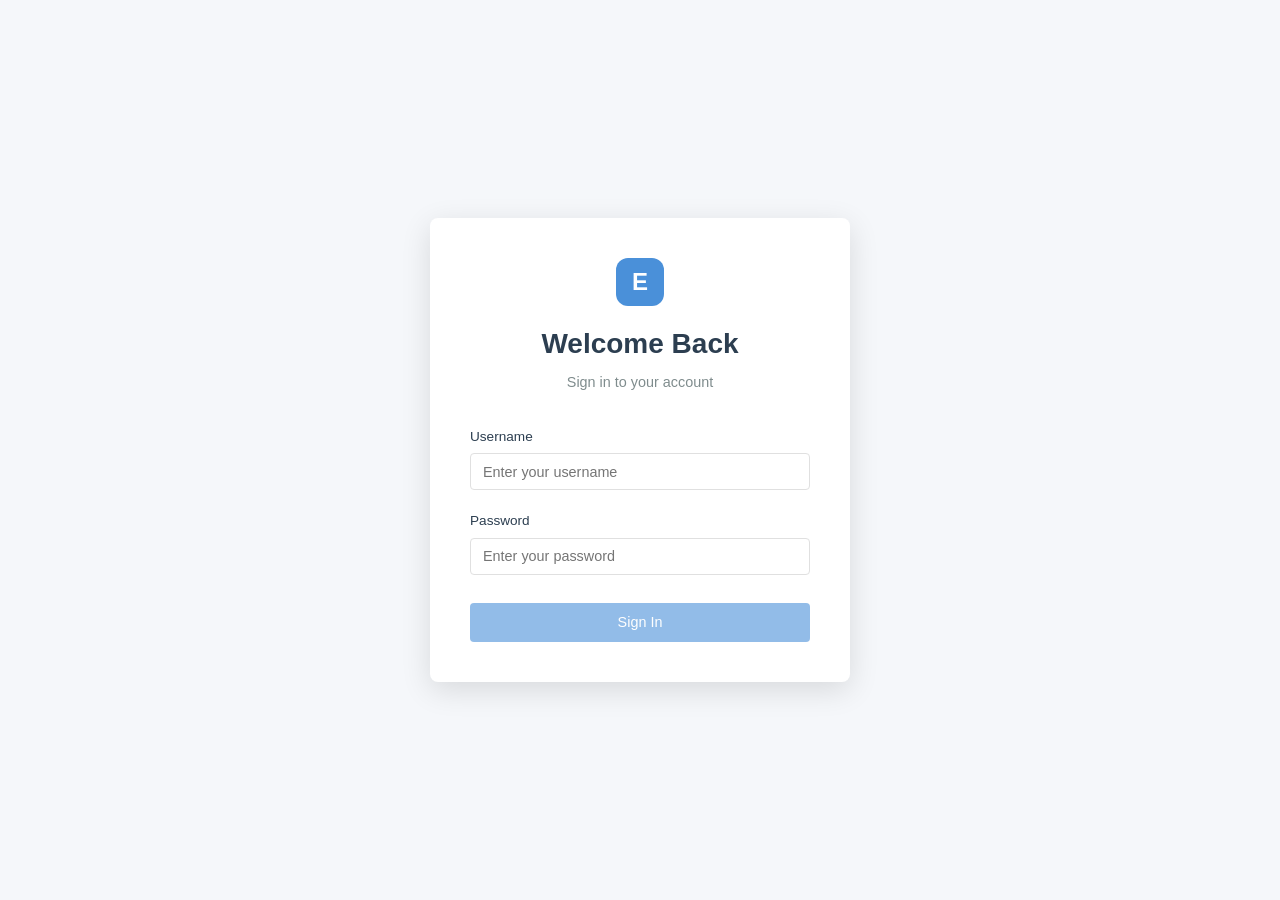
==== frontend/login.html @ dd57c87f "Full-stack Email App with JWT auth, user CRUD, and email webhook" ====
<!DOCTYPE html>
<html lang="en">
<head>
    <meta charset="UTF-8">
    <meta name="viewport" content="width=device-width, initial-scale=1.0">
    <title>Login - Email App</title>
    <link rel="stylesheet" href="css/styles.css">
    <link rel="stylesheet" href="https://cdnjs.cloudflare.com/ajax/libs/font-awesome/6.5.0/css/all.min.css">
</head>
<body>
    <div class="login-container">
        <div class="login-card">
            <div class="login-header">
                <div class="app-logo">E</div>
                <h1>Welcome Back</h1>
                <p>Sign in to your account</p>
            </div>

            <div id="login-error" class="login-error"></div>

            <form id="login-form" class="login-form" novalidate>
                <div class="form-group">
                    <label for="username">Username</label>
                    <input type="text" id="username" name="username" maxlength="50" placeholder="Enter your username" required>
                </div>

                <div class="form-group">
                    <label for="password">Password</label>
                    <input type="password" id="password" name="password" maxlength="128" placeholder="Enter your password" required>
                </div>

                <button type="submit" id="login-btn" class="btn btn-primary" disabled>Sign In</button>
            </form>
        </div>
    </div>

    <script src="js/auth.js"></script>
    <script src="js/api.js"></script>
    <script src="js/utils.js"></script>
    <script src="js/login.js"></script>
</body>
</html>
---- frontend/css/styles.css ----
/* ============================================
   CSS Design System — Admin Dashboard
   ============================================ */

/* --- CSS Variables --- */
:root {
  /* Colors */
  --color-primary: #4a90d9;
  --color-primary-hover: #357abd;
  --color-danger: #e74c3c;
  --color-danger-hover: #c0392b;
  --color-success: #27ae60;
  --color-warning: #f39c12;
  --color-background: #f5f7fa;
  --color-card-bg: #ffffff;
  --color-text-primary: #2c3e50;
  --color-text-secondary: #7f8c8d;
  --color-border: #e0e0e0;

  /* Shadows */
  --shadow: 0 2px 12px rgba(0, 0, 0, 0.08);
  --shadow-lg: 0 8px 30px rgba(0, 0, 0, 0.12);

  /* Typography */
  --font-family: -apple-system, BlinkMacSystemFont, 'Segoe UI', Roboto, Oxygen, sans-serif;

  /* Spacing & Radius */
  --border-radius: 8px;
  --border-radius-sm: 4px;
  --transition: all 0.2s ease;
}

/* --- Global Reset & Base --- */
*,
*::before,
*::after {
  box-sizing: border-box;
  margin: 0;
  padding: 0;
}

html {
  font-size: 16px;
  -webkit-font-smoothing: antialiased;
  -moz-osx-font-smoothing: grayscale;
}

body {
  font-family: var(--font-family);
  background-color: var(--color-background);
  color: var(--color-text-primary);
  line-height: 1.6;
  min-height: 100vh;
}

a {
  color: var(--color-primary);
  text-decoration: none;
}

/* --- Top Navigation Bar (like screenshot) --- */
.top-navbar {
  background: var(--color-card-bg);
  border-bottom: 1px solid var(--color-border);
  display: flex;
  align-items: center;
  justify-content: space-between;
  padding: 0 1.5rem;
  height: 60px;
  position: sticky;
  top: 0;
  z-index: 100;
  box-shadow: 0 1px 3px rgba(0, 0, 0, 0.04);
}

.nav-left {
  display: flex;
  align-items: center;
  gap: 2rem;
}

.nav-brand {
  display: flex;
  align-items: center;
  gap: 0.6rem;
}

.brand-icon {
  width: 36px;
  height: 36px;
  background: var(--color-primary);
  border-radius: 8px;
  display: flex;
  align-items: center;
  justify-content: center;
  color: #fff;
  font-weight: 700;
  font-size: 1rem;
}

.brand-name {
  font-size: 1rem;
  font-weight: 600;
  color: var(--color-text-primary);
}

.nav-tabs {
  display: flex;
  align-items: center;
  gap: 0;
  height: 60px;
}

.nav-tab {
  display: flex;
  align-items: center;
  gap: 0.4rem;
  padding: 0 1.25rem;
  height: 100%;
  font-size: 0.9rem;
  font-weight: 500;
  color: var(--color-text-secondary);
  text-decoration: none;
  border-bottom: 3px solid transparent;
  transition: var(--transition);
}

.nav-tab:hover {
  color: var(--color-primary);
  text-decoration: none;
  background: rgba(74, 144, 217, 0.04);
}

.nav-tab.active {
  color: var(--color-primary);
  border-bottom-color: var(--color-primary);
}

.nav-right {
  display: flex;
  align-items: center;
  gap: 1rem;
}

.user-profile {
  display: flex;
  align-items: center;
  gap: 0.6rem;
}

.user-avatar {
  width: 34px;
  height: 34px;
  background: var(--color-primary);
  border-radius: 50%;
  display: flex;
  align-items: center;
  justify-content: center;
  color: #fff;
  font-weight: 600;
  font-size: 0.85rem;
}

.user-info .user-name {
  font-size: 0.85rem;
  font-weight: 500;
  color: var(--color-text-primary);
}

a:hover {
  text-decoration: underline;
}

/* --- Login Page --- */
.login-container {
  display: flex;
  align-items: center;
  justify-content: center;
  min-height: 100vh;
  padding: 1rem;
}

.login-card {
  background: var(--color-card-bg);
  border-radius: var(--border-radius);
  box-shadow: var(--shadow-lg);
  padding: 2.5rem;
  width: 100%;
  max-width: 420px;
}

.login-header {
  text-align: center;
  margin-bottom: 2rem;
}

.login-header h1 {
  font-size: 1.75rem;
  font-weight: 700;
  color: var(--color-text-primary);
  margin-bottom: 0.25rem;
}

.login-header p {
  color: var(--color-text-secondary);
  font-size: 0.9rem;
}

.login-header .app-logo {
  width: 48px;
  height: 48px;
  background: var(--color-primary);
  border-radius: 12px;
  display: inline-flex;
  align-items: center;
  justify-content: center;
  margin-bottom: 1rem;
  color: #fff;
  font-size: 1.5rem;
  font-weight: 700;
}

.login-form .form-group {
  margin-bottom: 1.25rem;
}

.login-form .btn {
  width: 100%;
  margin-top: 0.5rem;
}

.login-error {
  background: #fef2f2;
  border: 1px solid #fecaca;
  border-radius: var(--border-radius-sm);
  color: var(--color-danger);
  padding: 0.75rem 1rem;
  font-size: 0.85rem;
  margin-bottom: 1rem;
  display: none;
}

.login-error.visible {
  display: block;
}

/* --- Navigation Bar --- */
.navbar {
  background: var(--color-text-primary);
  color: #fff;
  display: flex;
  align-items: center;
  justify-content: space-between;
  padding: 0 1.5rem;
  height: 56px;
  position: sticky;
  top: 0;
  z-index: 100;
  box-shadow: 0 2px 8px rgba(0, 0, 0, 0.15);
}

.navbar .nav-title {
  font-size: 1.1rem;
  font-weight: 600;
  letter-spacing: -0.01em;
}

.navbar .nav-actions {
  display: flex;
  align-items: center;
  gap: 0.75rem;
}

.navbar .btn-logout {
  background: #f5f5f5;
  border: 1px solid var(--color-border);
  color: var(--color-text-primary);
  padding: 0.4rem 1rem;
  border-radius: var(--border-radius-sm);
  font-size: 0.85rem;
  cursor: pointer;
  transition: var(--transition);
}

.navbar .btn-logout:hover {
  background: #e8e8e8;
  border-color: #ccc;
}

.top-navbar .btn-logout {
  background: #f5f5f5;
  border: 1px solid var(--color-border);
  color: var(--color-text-primary);
  padding: 0.4rem 1rem;
  border-radius: var(--border-radius-sm);
  font-size: 0.85rem;
  cursor: pointer;
  transition: var(--transition);
  font-family: var(--font-family);
}

.top-navbar .btn-logout:hover {
  background: #e8e8e8;
  border-color: #ccc;
}

/* --- Main Content Area --- */
.main-content {
  padding: 1.5rem 2rem;
  max-width: 100%;
  margin: 0;
}

.page-header {
  display: flex;
  align-items: center;
  justify-content: space-between;
  margin-bottom: 1.5rem;
}

.page-header h2 {
  font-size: 1.4rem;
  font-weight: 600;
}

/* --- Data Table --- */
.table-container {
  background: var(--color-card-bg);
  border-radius: var(--border-radius);
  box-shadow: var(--shadow);
  overflow: hidden;
  width: 100%;
}

.table-toolbar {
  display: flex;
  align-items: center;
  justify-content: space-between;
  padding: 1rem 1.25rem;
  border-bottom: 1px solid var(--color-border);
  gap: 1rem;
  flex-wrap: wrap;
}

.table-toolbar .search-input {
  padding: 0.5rem 0.75rem;
  border: 1px solid var(--color-border);
  border-radius: var(--border-radius-sm);
  font-size: 0.85rem;
  width: 240px;
  transition: var(--transition);
}

.table-toolbar .search-input:focus {
  outline: none;
  border-color: var(--color-primary);
  box-shadow: 0 0 0 3px rgba(74, 144, 217, 0.1);
}

.data-table {
  width: 100%;
  border-collapse: collapse;
  table-layout: fixed;
}

.data-table thead {
  background: #f8f9fb;
}

.data-table th {
  padding: 0.75rem 1.25rem;
  text-align: left;
  font-size: 0.8rem;
  font-weight: 600;
  text-transform: uppercase;
  letter-spacing: 0.03em;
  color: var(--color-text-secondary);
  border-bottom: 1px solid var(--color-border);
  white-space: nowrap;
}

.data-table td {
  padding: 0.75rem 1.25rem;
  font-size: 0.9rem;
  border-bottom: 1px solid #f0f0f0;
  vertical-align: middle;
}

.data-table tbody tr:nth-child(even) {
  background: #fafbfc;
}

.data-table tbody tr:hover {
  background: #f0f4ff;
}

.data-table tbody tr:last-child td {
  border-bottom: none;
}

.data-table .actions-cell {
  display: flex;
  gap: 0.5rem;
  flex-wrap: wrap;
}

/* Action icon buttons (like screenshot) */
.action-icon {
  width: 32px;
  height: 32px;
  display: inline-flex;
  align-items: center;
  justify-content: center;
  border: none;
  background: transparent;
  color: var(--color-text-secondary);
  border-radius: var(--border-radius-sm);
  cursor: pointer;
  transition: var(--transition);
  font-size: 0.9rem;
}

.action-icon:hover {
  background: #f0f4ff;
  color: var(--color-primary);
}

.action-icon.action-danger:hover {
  background: #fef2f2;
  color: var(--color-danger);
}

/* User cell with avatar (like screenshot) */
.user-cell {
  display: flex;
  align-items: center;
  gap: 0.75rem;
}

.user-cell-avatar {
  width: 34px;
  height: 34px;
  border-radius: 50%;
  display: flex;
  align-items: center;
  justify-content: center;
  color: #fff;
  font-weight: 600;
  font-size: 0.8rem;
  flex-shrink: 0;
}

.user-cell-info {
  display: flex;
  flex-direction: column;
}

.user-cell-name {
  font-weight: 500;
  color: var(--color-text-primary);
  font-size: 0.9rem;
}

/* Toolbar layout like screenshot */
.toolbar-left {
  display: flex;
  align-items: center;
  gap: 0.75rem;
}

.toolbar-right {
  display: flex;
  align-items: center;
  gap: 0.75rem;
}

.search-wrapper {
  position: relative;
}

.search-wrapper .search-icon {
  position: absolute;
  left: 10px;
  top: 50%;
  transform: translateY(-50%);
  color: var(--color-text-secondary);
  font-size: 0.8rem;
}

.search-wrapper .search-input {
  padding-left: 2rem;
}

.rows-label {
  font-size: 0.85rem;
  color: var(--color-text-secondary);
}

/* Compact pagination like screenshot */
.pagination-compact {
  display: flex;
  align-items: center;
  gap: 0.25rem;
}

.page-nav-btn {
  width: 30px;
  height: 30px;
  display: inline-flex;
  align-items: center;
  justify-content: center;
  border: 1px solid var(--color-border);
  background: var(--color-card-bg);
  border-radius: var(--border-radius-sm);
  color: var(--color-text-primary);
  cursor: pointer;
  transition: var(--transition);
  font-size: 0.75rem;
}

.page-nav-btn:hover:not(:disabled) {
  background: #f0f4ff;
  border-color: var(--color-primary);
  color: var(--color-primary);
}

.page-nav-btn:disabled {
  opacity: 0.4;
  cursor: not-allowed;
}

.page-indicator {
  font-size: 0.85rem;
  color: var(--color-text-secondary);
  padding: 0 0.5rem;
}

/* Page subtitle */
.page-subtitle {
  font-size: 0.85rem;
  color: var(--color-text-secondary);
  font-weight: 400;
}

.page-actions {
  display: flex;
  gap: 0.75rem;
}

/* Role badge */
.role-badge {
  display: inline-block;
  padding: 0.2rem 0.6rem;
  border-radius: 12px;
  font-size: 0.75rem;
  font-weight: 500;
  text-transform: capitalize;
}

.role-badge.admin {
  background: #e8f4fd;
  color: #1a73e8;
}

.role-badge.user {
  background: #f0f9f4;
  color: #27ae60;
}

/* --- Pagination --- */
.pagination {
  display: flex;
  align-items: center;
  justify-content: center;
  gap: 0.25rem;
  padding: 1rem 1.25rem;
  border-top: 1px solid var(--color-border);
}

.pagination .page-btn {
  min-width: 36px;
  height: 36px;
  display: inline-flex;
  align-items: center;
  justify-content: center;
  border: 1px solid var(--color-border);
  background: var(--color-card-bg);
  border-radius: var(--border-radius-sm);
  font-size: 0.85rem;
  color: var(--color-text-primary);
  cursor: pointer;
  transition: var(--transition);
}

.pagination .page-btn:hover:not(.active):not(:disabled) {
  background: #f0f4ff;
  border-color: var(--color-primary);
  color: var(--color-primary);
}

.pagination .page-btn.active {
  background: var(--color-primary);
  border-color: var(--color-primary);
  color: #fff;
  font-weight: 600;
}

.pagination .page-btn:disabled {
  opacity: 0.4;
  cursor: not-allowed;
}

.pagination .page-info {
  margin: 0 0.75rem;
  font-size: 0.85rem;
  color: var(--color-text-secondary);
}

.pagination .page-size-select {
  margin-left: 1rem;
  padding: 0.4rem 0.6rem;
  border: 1px solid var(--color-border);
  border-radius: var(--border-radius-sm);
  font-size: 0.85rem;
  background: var(--color-card-bg);
  cursor: pointer;
}

/* --- Buttons --- */
.btn {
  display: inline-flex;
  align-items: center;
  justify-content: center;
  gap: 0.4rem;
  padding: 0.6rem 1.25rem;
  font-size: 0.9rem;
  font-weight: 500;
  border: none;
  border-radius: var(--border-radius-sm);
  cursor: pointer;
  transition: var(--transition);
  font-family: var(--font-family);
  text-decoration: none;
  line-height: 1.4;
}

.btn:focus-visible {
  outline: 2px solid var(--color-primary);
  outline-offset: 2px;
}

.btn-primary {
  background: var(--color-primary);
  color: #fff;
}

.btn-primary:hover {
  background: var(--color-primary-hover);
}

.btn-danger {
  background: var(--color-danger);
  color: #fff;
}

.btn-danger:hover {
  background: var(--color-danger-hover);
}

.btn-secondary {
  background: #ecf0f1;
  color: var(--color-text-primary);
}

.btn-secondary:hover {
  background: #dfe6e9;
}

.btn-sm {
  padding: 0.35rem 0.75rem;
  font-size: 0.8rem;
}

.btn:disabled {
  opacity: 0.6;
  cursor: not-allowed;
  pointer-events: none;
}

/* --- Modals --- */
.modal-overlay {
  position: fixed;
  inset: 0;
  background: rgba(0, 0, 0, 0.5);
  display: flex;
  align-items: center;
  justify-content: center;
  z-index: 1000;
  opacity: 0;
  visibility: hidden;
  transition: opacity 0.2s ease, visibility 0.2s ease;
  padding: 1rem;
}

.modal-overlay.active {
  opacity: 1;
  visibility: visible;
}

.modal {
  background: var(--color-card-bg);
  border-radius: var(--border-radius);
  box-shadow: var(--shadow-lg);
  width: 100%;
  max-width: 480px;
  max-height: 90vh;
  overflow-y: auto;
  transform: translateY(20px);
  transition: transform 0.2s ease;
}

.modal-overlay.active .modal {
  transform: translateY(0);
}

.modal-header {
  display: flex;
  align-items: center;
  justify-content: space-between;
  padding: 1.25rem 1.5rem;
  border-bottom: 1px solid var(--color-border);
}

.modal-header h3 {
  font-size: 1.1rem;
  font-weight: 600;
}

.modal-close {
  width: 32px;
  height: 32px;
  display: inline-flex;
  align-items: center;
  justify-content: center;
  background: none;
  border: none;
  border-radius: var(--border-radius-sm);
  font-size: 1.25rem;
  color: var(--color-text-secondary);
  cursor: pointer;
  transition: var(--transition);
}

.modal-close:hover {
  background: #f0f0f0;
  color: var(--color-text-primary);
}

.modal-body {
  padding: 1.5rem;
}

.modal-footer {
  display: flex;
  align-items: center;
  justify-content: flex-end;
  gap: 0.75rem;
  padding: 1rem 1.5rem;
  border-top: 1px solid var(--color-border);
}

/* --- Forms --- */
.form-group {
  margin-bottom: 1rem;
}

.form-group label {
  display: block;
  font-size: 0.85rem;
  font-weight: 500;
  color: var(--color-text-primary);
  margin-bottom: 0.35rem;
}

.form-group input,
.form-group select {
  width: 100%;
  padding: 0.6rem 0.75rem;
  font-size: 0.9rem;
  font-family: var(--font-family);
  border: 1px solid var(--color-border);
  border-radius: var(--border-radius-sm);
  background: var(--color-card-bg);
  color: var(--color-text-primary);
  transition: var(--transition);
}

.form-group input:focus,
.form-group select:focus {
  outline: none;
  border-color: var(--color-primary);
  box-shadow: 0 0 0 3px rgba(74, 144, 217, 0.1);
}

.form-group input.error,
.form-group select.error {
  border-color: var(--color-danger);
  box-shadow: 0 0 0 3px rgba(231, 76, 60, 0.08);
}

.form-group input:disabled,
.form-group select:disabled {
  background: #f5f5f5;
  color: var(--color-text-secondary);
  cursor: not-allowed;
}

.form-error {
  color: var(--color-danger);
  font-size: 0.8rem;
  margin-top: 0.3rem;
  display: none;
}

.form-error.visible {
  display: block;
}

/* --- Toast Notifications --- */
.toast-container {
  position: fixed;
  top: 1rem;
  right: 1rem;
  z-index: 2000;
  display: flex;
  flex-direction: column;
  gap: 0.5rem;
  pointer-events: none;
}

.toast {
  background: var(--color-card-bg);
  border-radius: var(--border-radius-sm);
  box-shadow: var(--shadow-lg);
  padding: 0.85rem 1.25rem;
  font-size: 0.875rem;
  display: flex;
  align-items: center;
  gap: 0.5rem;
  min-width: 280px;
  max-width: 400px;
  border-left: 4px solid transparent;
  pointer-events: all;
  animation: toast-slide-in 0.3s ease forwards;
}

.toast.toast-success {
  border-left-color: var(--color-success);
}

.toast.toast-error {
  border-left-color: var(--color-danger);
}

.toast.toast-warning {
  border-left-color: var(--color-warning);
}

.toast.toast-dismiss {
  animation: toast-slide-out 0.3s ease forwards;
}

@keyframes toast-slide-in {
  from {
    opacity: 0;
    transform: translateX(100%);
  }
  to {
    opacity: 1;
    transform: translateX(0);
  }
}

@keyframes toast-slide-out {
  from {
    opacity: 1;
    transform: translateX(0);
  }
  to {
    opacity: 0;
    transform: translateX(100%);
  }
}

/* --- Loading Spinner --- */
.loading-overlay {
  position: absolute;
  inset: 0;
  background: rgba(255, 255, 255, 0.7);
  display: flex;
  align-items: center;
  justify-content: center;
  z-index: 10;
  border-radius: var(--border-radius);
}

.spinner {
  width: 36px;
  height: 36px;
  border: 3px solid var(--color-border);
  border-top-color: var(--color-primary);
  border-radius: 50%;
  animation: spin 0.8s linear infinite;
}

.spinner-sm {
  width: 18px;
  height: 18px;
  border-width: 2px;
}

@keyframes spin {
  to {
    transform: rotate(360deg);
  }
}

.loading-text {
  margin-top: 0.75rem;
  font-size: 0.85rem;
  color: var(--color-text-secondary);
}

.table-loading {
  position: relative;
  min-height: 200px;
}

/* --- Empty State --- */
.empty-state {
  display: flex;
  flex-direction: column;
  align-items: center;
  justify-content: center;
  padding: 3rem 1.5rem;
  text-align: center;
}

.empty-state .empty-icon {
  font-size: 3rem;
  margin-bottom: 1rem;
  opacity: 0.4;
}

.empty-state h3 {
  font-size: 1.1rem;
  font-weight: 600;
  color: var(--color-text-primary);
  margin-bottom: 0.35rem;
}

.empty-state p {
  font-size: 0.9rem;
  color: var(--color-text-secondary);
  max-width: 320px;
}

/* --- Confirmation Dialog --- */
.confirm-dialog {
  max-width: 380px;
}

.confirm-dialog .modal-body {
  text-align: center;
  padding: 1.5rem 2rem;
}

.confirm-dialog .confirm-icon {
  font-size: 2.5rem;
  margin-bottom: 0.75rem;
  color: var(--color-warning);
}

.confirm-dialog .confirm-message {
  font-size: 0.95rem;
  color: var(--color-text-primary);
  margin-bottom: 0.25rem;
}

.confirm-dialog .confirm-sub {
  font-size: 0.85rem;
  color: var(--color-text-secondary);
}

.confirm-dialog .modal-footer {
  justify-content: center;
}

/* --- Responsive — Tablets & smaller — */
@media (max-width: 992px) {
  .main-content {
    padding: 1rem;
  }

  .table-toolbar {
    flex-direction: column;
    align-items: stretch;
  }

  .table-toolbar .search-input {
    width: 100%;
  }
}

/* --- Responsive — Mobile — */
@media (max-width: 768px) {
  .navbar {
    padding: 0 1rem;
  }

  .page-header {
    flex-direction: column;
    align-items: flex-start;
    gap: 0.75rem;
  }

  .data-table {
    display: block;
    overflow-x: auto;
    white-space: nowrap;
  }

  .pagination {
    flex-wrap: wrap;
    gap: 0.4rem;
  }

  .pagination .page-size-select {
    margin-left: 0;
    margin-top: 0.5rem;
  }

  .modal {
    max-width: 100%;
    margin: 0.5rem;
  }

  .toast-container {
    left: 1rem;
    right: 1rem;
  }

  .toast {
    min-width: auto;
    max-width: 100%;
  }
}

@media (max-width: 480px) {
  .login-card {
    padding: 1.5rem;
    box-shadow: none;
    border-radius: 0;
  }

  .login-container {
    padding: 0;
    align-items: stretch;
  }

  .data-table th,
  .data-table td {
    padding: 0.6rem 0.75rem;
    font-size: 0.8rem;
  }

  .btn {
    padding: 0.5rem 1rem;
    font-size: 0.85rem;
  }
}

/* --- Email Module Styles --- */
.user-cell-sub {
  font-size: 0.75rem;
  color: var(--color-text-secondary);
}

.email-subject-cell {
  font-weight: 500;
  white-space: nowrap;
  overflow: hidden;
  text-overflow: ellipsis;
}

.email-to-cell {
  color: var(--color-text-secondary);
  font-size: 0.85rem;
  white-space: nowrap;
  overflow: hidden;
  text-overflow: ellipsis;
}

/* Email view modal */
.email-meta {
  margin-bottom: 1.25rem;
  padding-bottom: 1rem;
  border-bottom: 1px solid var(--color-border);
}

.email-meta-row {
  display: flex;
  gap: 0.5rem;
  margin-bottom: 0.4rem;
  font-size: 0.875rem;
}

.email-meta-label {
  font-weight: 600;
  color: var(--color-text-secondary);
  min-width: 50px;
}

.email-body {
  font-size: 0.9rem;
  line-height: 1.7;
  white-space: pre-wrap;
  color: var(--color-text-primary);
}
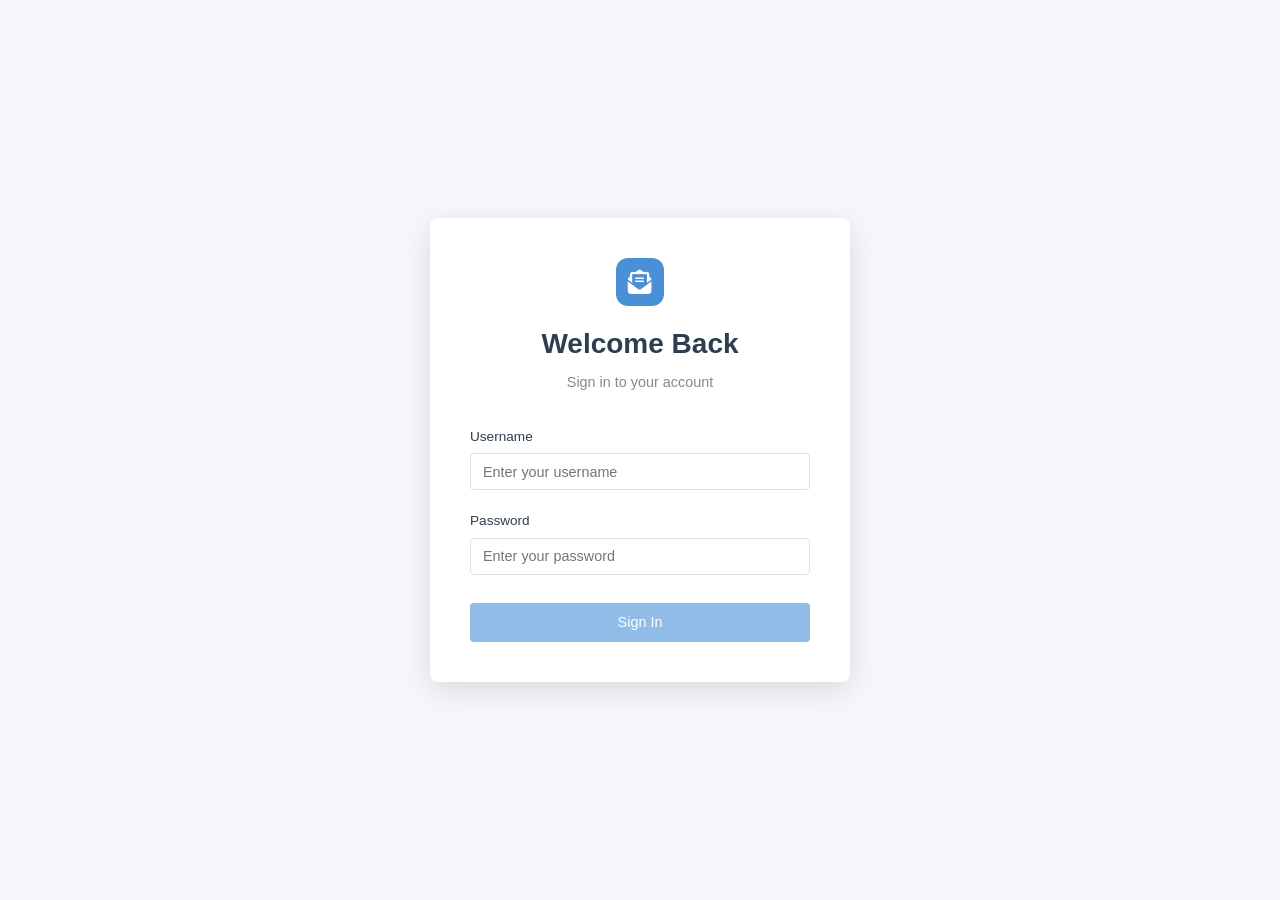
==== commit c6081382: "Add Logs module, comment/status, attachment viewer, brand column, time fixes" ====
--- a/frontend/login.html
+++ b/frontend/login.html
@@ -11,7 +11,7 @@
     <div class="login-container">
         <div class="login-card">
             <div class="login-header">
-                <div class="app-logo">E</div>
+                <div class="app-logo"><i class="fa-solid fa-envelope-open-text"></i></div>
                 <h1>Welcome Back</h1>
                 <p>Sign in to your account</p>
             </div>
--- a/frontend/css/styles.css
+++ b/frontend/css/styles.css
@@ -381,9 +381,12 @@
 
 .data-table td {
   padding: 0.75rem 1.25rem;
-  font-size: 0.9rem;
+  font-size: 0.85rem;
   border-bottom: 1px solid #f0f0f0;
   vertical-align: middle;
+  white-space: nowrap;
+  overflow: hidden;
+  text-overflow: ellipsis;
 }
 
 .data-table tbody tr:nth-child(even) {
@@ -400,8 +403,10 @@
 
 .data-table .actions-cell {
   display: flex;
-  gap: 0.5rem;
-  flex-wrap: wrap;
+  gap: 0.25rem;
+  flex-wrap: nowrap;
+  justify-content: flex-end;
+  align-items: center;
 }
 
 /* Action icon buttons (like screenshot) */
@@ -1127,3 +1132,173 @@
   white-space: pre-wrap;
   color: var(--color-text-primary);
 }
+
+/* --- Brand Badge --- */
+.brand-badge {
+  display: inline-block;
+  padding: 0.2rem 0.6rem;
+  border-radius: 12px;
+  font-size: 0.8rem;
+  font-weight: 500;
+  background: #e8f4fd;
+  color: #1a73e8;
+  text-transform: capitalize;
+}
+
+/* --- Status Badge --- */
+.status-badge {
+  display: inline-block;
+  padding: 0.2rem 0.6rem;
+  border-radius: 12px;
+  font-size: 0.75rem;
+  font-weight: 500;
+}
+
+.status-received {
+  background: #f0f9f4;
+  color: #27ae60;
+}
+
+.status-read {
+  background: #f0f4ff;
+  color: #4a90d9;
+}
+
+/* --- Message Preview --- */
+.message-preview-cell {
+  color: var(--color-text-secondary);
+  font-size: 0.83rem;
+  white-space: nowrap;
+  overflow: hidden;
+  text-overflow: ellipsis;
+  max-width: 200px;
+}
+
+/* --- Attachment Link --- */
+.attachment-link {
+  display: inline-flex;
+  align-items: center;
+  gap: 0.3rem;
+  color: var(--color-primary);
+  font-size: 0.8rem;
+  font-weight: 500;
+  text-decoration: none;
+  padding: 0.2rem 0.5rem;
+  border-radius: var(--border-radius-sm);
+  transition: var(--transition);
+}
+
+.attachment-link:hover {
+  background: #f0f4ff;
+  text-decoration: none;
+}
+
+.no-attachment {
+  color: var(--color-text-secondary);
+  font-size: 0.85rem;
+}
+
+/* --- Attachment Grid in Modal --- */
+.attachment-grid {
+  display: grid;
+  grid-template-columns: repeat(auto-fill, minmax(250px, 1fr));
+  gap: 1rem;
+}
+
+.attachment-item {
+  border: 1px solid var(--color-border);
+  border-radius: var(--border-radius);
+  overflow: hidden;
+  background: #fafbfc;
+}
+
+.attachment-item-full {
+  grid-column: 1 / -1;
+}
+
+.attachment-image {
+  width: 100%;
+  max-height: 400px;
+  object-fit: contain;
+  display: block;
+  background: #f5f5f5;
+  padding: 0.5rem;
+}
+
+.attachment-pdf {
+  width: 100%;
+  height: 500px;
+  border: none;
+}
+
+.attachment-item-footer {
+  display: flex;
+  align-items: center;
+  justify-content: space-between;
+  padding: 0.6rem 0.75rem;
+  border-top: 1px solid var(--color-border);
+  background: var(--color-card-bg);
+}
+
+.attachment-label {
+  font-size: 0.8rem;
+  color: var(--color-text-secondary);
+}
+
+.attachment-download {
+  width: 28px;
+  height: 28px;
+  display: inline-flex;
+  align-items: center;
+  justify-content: center;
+  border-radius: var(--border-radius-sm);
+  color: var(--color-primary);
+  transition: var(--transition);
+  text-decoration: none;
+}
+
+.attachment-download:hover {
+  background: #f0f4ff;
+}
+
+.attachment-item-file {
+  display: flex;
+  flex-direction: column;
+  align-items: center;
+  justify-content: center;
+  padding: 1.5rem;
+  gap: 0.75rem;
+  text-align: center;
+}
+
+.attachment-file-icon {
+  font-size: 2.5rem;
+  color: var(--color-primary);
+}
+
+.attachment-filename {
+  font-size: 0.85rem;
+  color: var(--color-text-primary);
+  word-break: break-all;
+}
+
+/* --- Status Pending/Resolved --- */
+.status-pending {
+  background: #fff3e0;
+  color: #e65100;
+}
+
+.status-resolved {
+  background: #f0f9f4;
+  color: #27ae60;
+}
+
+/* --- Comment Cell --- */
+.comment-cell {
+  font-size: 0.8rem;
+  color: var(--color-text-secondary);
+  white-space: nowrap;
+  overflow: hidden;
+  text-overflow: ellipsis;
+  max-width: 140px;
+}
